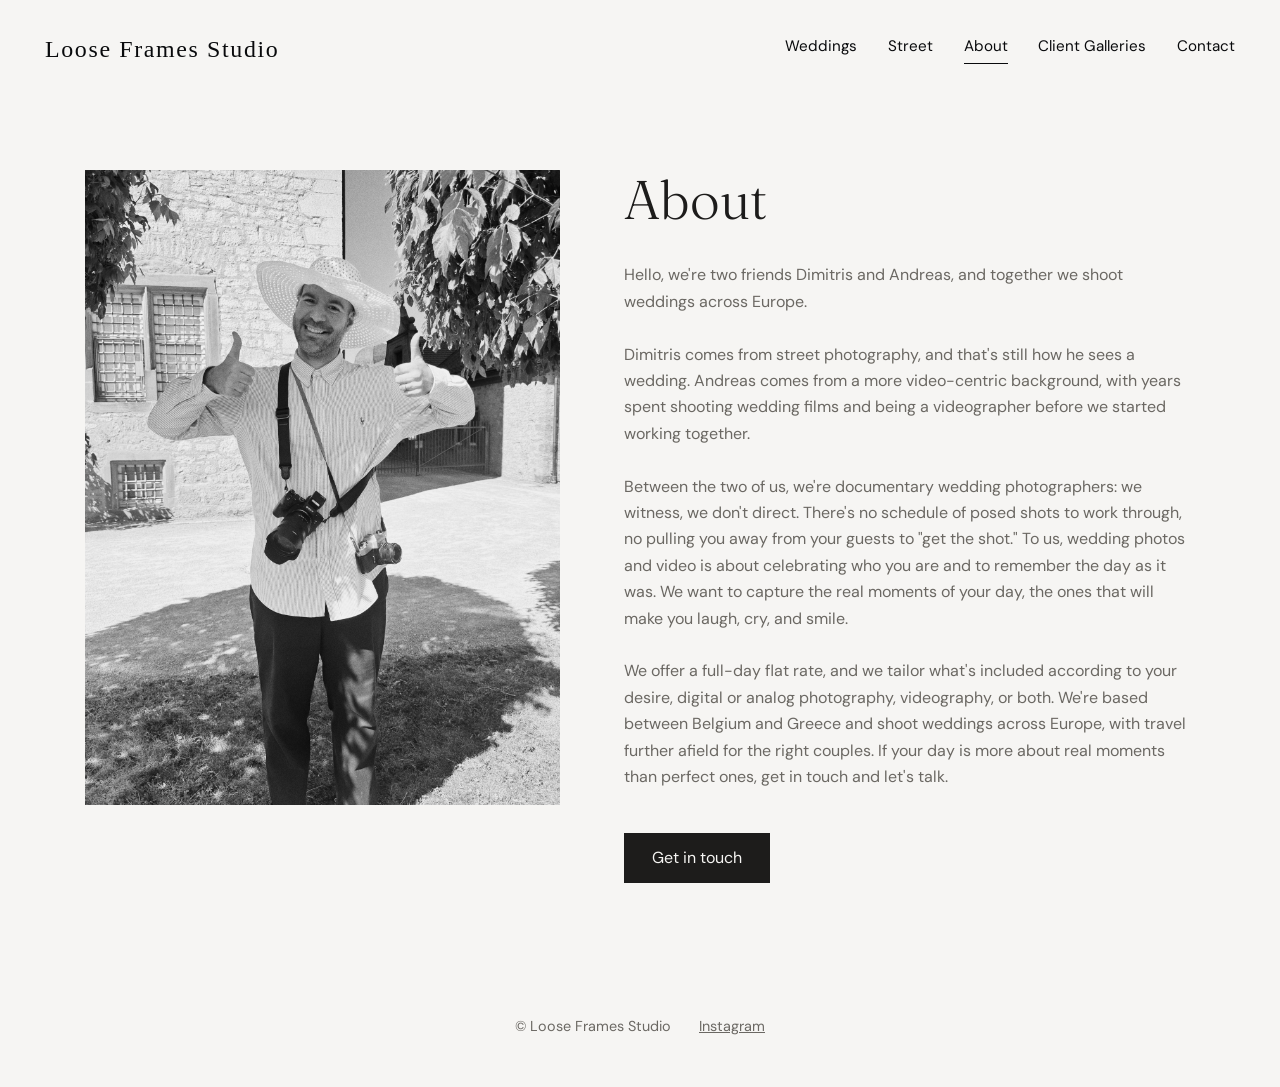
==== about.html @ f5b64468 "Initial site" ====
<!doctype html>
<html lang="en"><head><meta charset="utf-8">
<meta name="viewport" content="width=device-width,initial-scale=1">
<title>About | Loose Frames Studio</title>
<meta name="description" content="Wedding and street photographer. Replace this description.">
<link rel="preconnect" href="https://fonts.googleapis.com"><link rel="preconnect" href="https://fonts.gstatic.com" crossorigin>
<link href="https://fonts.googleapis.com/css2?family=Fraunces:opsz,wght@9..144,300;9..144,400&family=DM+Sans:wght@400;500&display=swap" rel="stylesheet">
<link rel="stylesheet" href="style.css"></head>
<body>
<header class="site-header">
<a class="logo" href="index.html"><img src="images/logo.svg" alt="Loose Frames Studio — home"></a>
<button class="menu-btn" aria-expanded="false" aria-controls="nav">Menu</button>
<nav id="nav"><a href="index.html">Weddings</a><a href="street.html">Street</a><a href="about.html" aria-current="page">About</a><a href="galleries.html">Client Galleries</a><a href="contact.html">Contact</a></nav>
</header>
<main><section class="text-page"><img class="about-img" src="images/me.jpeg" alt="Photographer portrait" width="1499" height="2000">
<div><h1>About</h1><p>
    Hello, we're two friends Dimitris and Andreas, and together we shoot weddings across Europe.
    <br><br>
    Dimitris comes from street photography, and that's still how he sees a wedding. Andreas comes from a more video-centric background, with years spent shooting wedding films and being a videographer before we started working together.
    <br><br>
    Between the two of us, we're documentary wedding photographers: we witness, we don't direct. There's no schedule of posed shots to work through, no pulling you away from your guests to "get the shot." To us, wedding photos and video is about celebrating who you are and to remember the day as it was. We want to capture the real moments of your day, the ones that will make you laugh, cry, and smile.
    <br><br>
    We offer a full-day flat rate, and we tailor what's included according to your desire, digital or analog photography, videography, or both. We're based between Belgium and Greece and shoot weddings across Europe, with travel further afield for the right couples. If your day is more about real moments than perfect ones, get in touch and let's talk.
    <br><br>
</p><p><a class="btn" href="contact.html">Get in touch</a></p></div></section></main>
<footer class="site-footer"><span>© Loose Frames Studio</span><a href="https://www.instagram.com/tzasleas_snaps/" target="_blank" rel="noopener">Instagram</a></footer>
<script src="main.js"></script></body></html>
---- style.css ----
:root{--bg:#f6f5f3;--ink:#1d1c1b;--muted:#6b6863;--gap:clamp(10px,1.4vw,20px);--pad:clamp(20px,3.5vw,48px)}
@media (prefers-color-scheme:dark){:root{--bg:#141413;--ink:#efedea;--muted:#a09c96}}
*{box-sizing:border-box}
html{scroll-behavior:smooth}
body{margin:0;min-height:100svh;display:flex;flex-direction:column;background:var(--bg);color:var(--ink);font:400 1rem/1.65 "DM Sans",system-ui,sans-serif}
main{flex:1 0 auto}
.site-footer{flex-shrink:0;margin-top:auto}
img{display:block;max-width:100%;height:auto}
a{color:inherit}
:focus-visible{outline:2px solid currentColor;outline-offset:3px}

/* Fixed, transparent header. difference blend keeps white text readable on light and dark photos */
.site-header{position:fixed;inset:0 0 auto 0;z-index:20;display:flex;justify-content:space-between;align-items:center;
  padding:var(--pad);padding-block:clamp(14px,2vw,26px);color:#fff;mix-blend-mode:difference;pointer-events:none}
.site-header>*{pointer-events:auto}
.logo img{height:clamp(30px,3.4vw,44px);width:auto}
nav{display:flex;gap:clamp(16px,2.4vw,36px);font-size:.95rem}
nav a{text-decoration:none;padding:4px 0;border-bottom:1px solid transparent}
nav a:hover,nav a[aria-current=page]{border-bottom-color:currentColor}
.menu-btn{display:none;background:none;border:0;color:inherit;font:inherit;cursor:pointer}

.hero{position:relative;height:100svh;min-height:420px;overflow:hidden;background:#222}
.hero img{width:100%;height:100%;object-fit:cover;animation:hero-in 1.6s ease-out both}
.hero-line{position:absolute;left:var(--pad);bottom:var(--pad);margin:0;color:#fff;
  font:300 clamp(1.6rem,4vw,3rem)/1.1 Fraunces,Georgia,serif;text-shadow:0 1px 18px rgba(0,0,0,.35);max-width:14ch}
@keyframes hero-in{from{opacity:0;transform:scale(1.03)}to{opacity:1;transform:none}}

.gallery{columns:3;column-gap:var(--gap);padding:var(--gap)}
.shot{display:block;margin:0 0 var(--gap);break-inside:avoid;cursor:zoom-in;overflow:hidden;background:#ddd}
.shot img{width:100%;transition:transform .5s ease}
.shot:hover img{transform:scale(1.02)}

/* Weddings: 4 columns, even gaps. Landscape cells are 4:3; portraits span 2 rows.
   Row height uses cqw (not %) so it tracks column width — % rows were resolving
   against container height and producing a tall, heavily cropped frame. */
.gallery-wedding{
  columns:unset;column-gap:unset;
  container-type:inline-size;
  display:grid;
  grid-template-columns:repeat(4,minmax(0,1fr));
  gap:var(--gap);
  padding:var(--gap);
  grid-auto-rows:calc((100cqw - 3 * var(--gap)) / 4 * 3 / 4);
}
.gallery-wedding .shot{margin:0;width:100%;height:100%;min-height:0;background:#ddd;overflow:hidden}
.gallery-wedding .shot img{width:100%;height:100%;object-fit:cover;object-position:center}

/* Street: 4 columns × 5 rows (20 images), 4:3 cells, even gaps */
.gallery-street{
  columns:unset;column-gap:unset;
  display:grid;
  grid-template-columns:repeat(4,minmax(0,1fr));
  gap:var(--gap);
  padding:var(--gap);
  padding-top:clamp(72px,10vw,110px);
}
.gallery-street .shot{margin:0;width:100%;aspect-ratio:4/3;background:#ddd;overflow:hidden}
.gallery-street .shot img{width:100%;height:100%;object-fit:cover;object-position:center}

.page-cta{display:flex;justify-content:center;padding:clamp(48px,8vw,96px) var(--pad) clamp(24px,4vw,48px)}
.page-cta a{
  font:300 clamp(1.4rem,3vw,2rem)/1 Fraunces,Georgia,serif;
  letter-spacing:.12em;text-decoration:none;border-bottom:1px solid currentColor;padding-bottom:4px
}
.page-cta a:hover{opacity:.7}

.text-page{display:grid;grid-template-columns:minmax(0,5fr) minmax(0,6fr);gap:clamp(24px,5vw,80px);
  padding:clamp(110px,14vw,170px) var(--pad) 80px;max-width:1200px;margin:auto;align-items:start}
.text-page.narrow{grid-template-columns:minmax(0,640px);justify-content:center}
h1{font:300 clamp(2rem,4.5vw,3.4rem)/1.1 Fraunces,Georgia,serif;margin:0 0 .6em}
.text-page p{max-width:60ch;color:var(--muted)}
form{display:grid;gap:18px;margin-top:28px}
label{display:grid;gap:6px;font-size:.9rem;color:var(--muted)}
input,textarea{font:inherit;color:var(--ink);background:transparent;border:0;border-bottom:1px solid var(--muted);padding:8px 0;border-radius:0}
input:focus,textarea:focus{outline:0;border-bottom-color:var(--ink)}
.btn{display:inline-block;font:inherit;color:var(--bg);background:var(--ink);border:0;padding:12px 28px;text-decoration:none;cursor:pointer;justify-self:start}
.btn:hover{opacity:.85}

.site-footer{display:flex;gap:28px;flex-wrap:wrap;justify-content:center;padding:36px var(--pad) 48px;font-size:.9rem;color:var(--muted)}

.lightbox{border:0;padding:0;background:rgba(10,10,10,.94);width:100vw;height:100vh;max-width:none;max-height:none;color:#fff}
.lightbox::backdrop{background:#000}
.lightbox[open]{display:grid;place-items:center}
.lightbox img{max-width:92vw;max-height:88vh;object-fit:contain}
.lightbox button{position:absolute;background:none;border:0;color:#fff;font:inherit;cursor:pointer;padding:16px}
.lb-close{top:8px;right:12px}
.lb-prev,.lb-next{top:50%;transform:translateY(-50%);font-size:2.4rem;line-height:1}
.lb-prev{left:8px}.lb-next{right:8px}

@media(max-width:900px){
  .gallery{columns:2}
  .gallery-wedding{
    grid-template-columns:repeat(2,minmax(0,1fr));
    grid-auto-rows:calc((100cqw - var(--gap)) / 2 * 3 / 4);
  }
  .gallery-wedding .shot[style]{grid-column:auto!important;grid-row:auto!important}
  .gallery-wedding .landscape{grid-row:span 1}
  .gallery-wedding .portrait{grid-row:span 2}
  .gallery-street{grid-template-columns:repeat(2,minmax(0,1fr))}
  .text-page{grid-template-columns:1fr}
}
@media(max-width:640px){
  .gallery{columns:1}
  .gallery-wedding{
    grid-template-columns:1fr;
    grid-auto-rows:auto;
  }
  .gallery-wedding .shot[style]{grid-column:auto!important;grid-row:auto!important}
  .gallery-wedding .landscape{grid-row:auto;aspect-ratio:4/3;height:auto}
  .gallery-wedding .portrait{grid-row:auto;aspect-ratio:3/4;height:auto}
  .gallery-wedding .shot img{object-fit:cover}
  .gallery-street{grid-template-columns:1fr}
  .menu-btn{display:block}
  nav{display:none;position:fixed;inset:0;background:#fff;flex-direction:column;justify-content:center;align-items:center;gap:22px;font-size:1.4rem;color:#000;mix-blend-mode:normal}
  nav.open{display:flex}
  .site-header:has(nav.open){mix-blend-mode:normal;color:#000}
  .site-header:has(nav.open) .logo{visibility:hidden}
  .site-header:has(nav.open) .menu-btn{position:relative;z-index:2}
}
@media(prefers-reduced-motion:reduce){*{animation:none!important;transition:none!important}html{scroll-behavior:auto}}
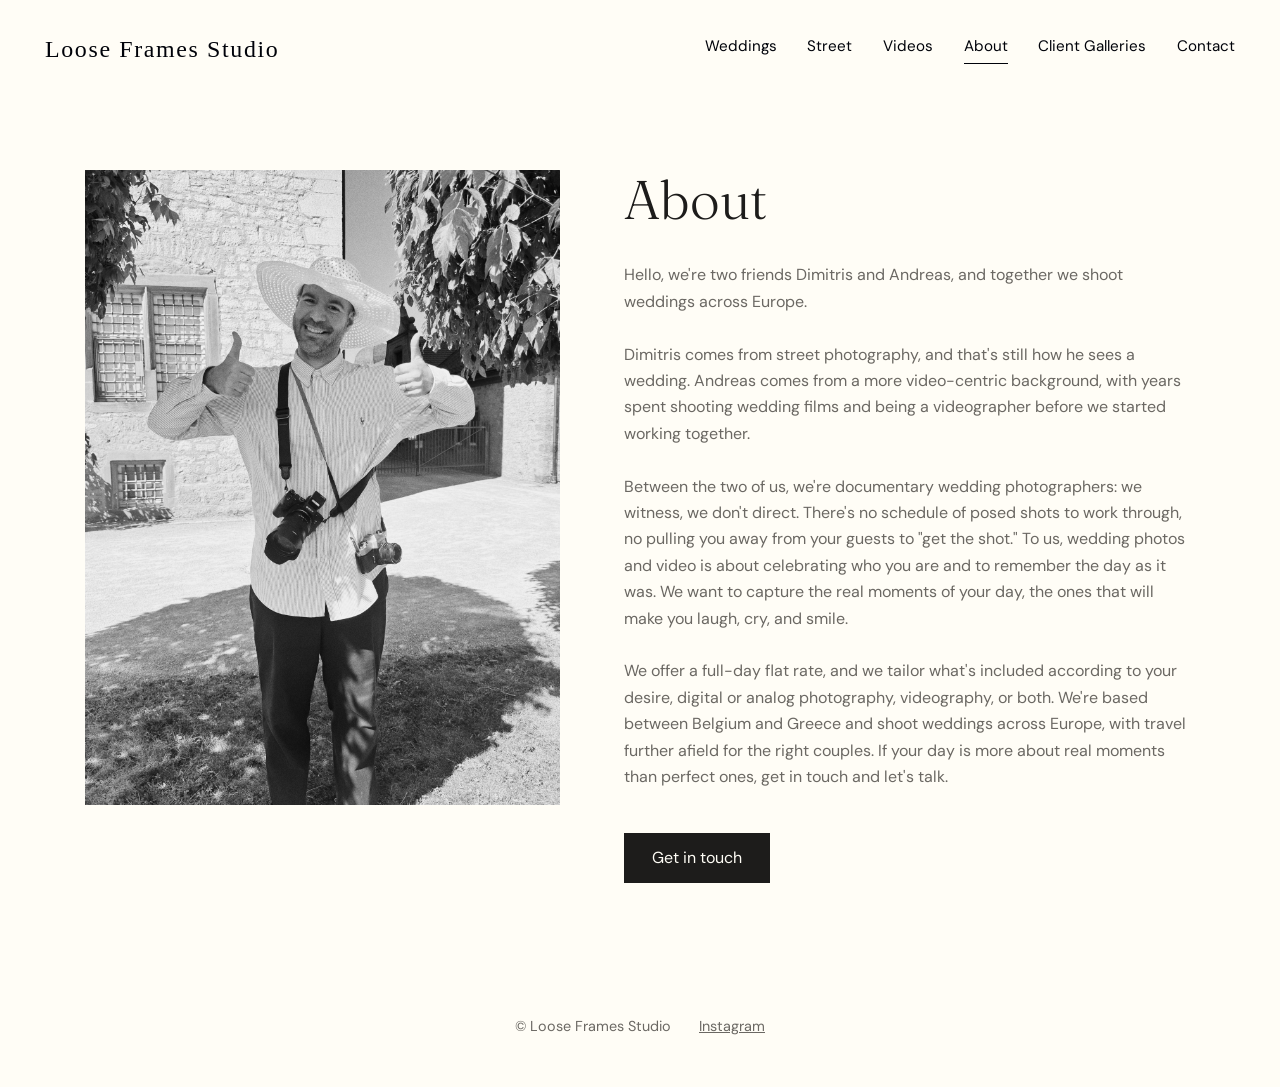
==== commit ec49503a: "photo switch / add videos page / fix backfrnd" ====
--- a/about.html
+++ b/about.html
@@ -10,7 +10,7 @@
 <header class="site-header">
 <a class="logo" href="index.html"><img src="images/logo.svg" alt="Loose Frames Studio — home"></a>
 <button class="menu-btn" aria-expanded="false" aria-controls="nav">Menu</button>
-<nav id="nav"><a href="index.html">Weddings</a><a href="street.html">Street</a><a href="about.html" aria-current="page">About</a><a href="galleries.html">Client Galleries</a><a href="contact.html">Contact</a></nav>
+<nav id="nav"><a href="index.html">Weddings</a><a href="street.html">Street</a><a href="videos.html">Videos</a><a href="about.html" aria-current="page">About</a><a href="galleries.html">Client Galleries</a><a href="contact.html">Contact</a></nav>
 </header>
 <main><section class="text-page"><img class="about-img" src="images/me.jpeg" alt="Photographer portrait" width="1499" height="2000">
 <div><h1>About</h1><p>
--- a/style.css
+++ b/style.css
@@ -1,5 +1,4 @@
-:root{--bg:#f6f5f3;--ink:#1d1c1b;--muted:#6b6863;--gap:clamp(10px,1.4vw,20px);--pad:clamp(20px,3.5vw,48px)}
-@media (prefers-color-scheme:dark){:root{--bg:#141413;--ink:#efedea;--muted:#a09c96}}
+:root{--bg:#fffdf6;--ink:#1d1c1b;--muted:#6b6863;--gap:clamp(10px,1.4vw,20px);--pad:clamp(20px,3.5vw,48px)}
 *{box-sizing:border-box}
 html{scroll-behavior:smooth}
 body{margin:0;min-height:100svh;display:flex;flex-direction:column;background:var(--bg);color:var(--ink);font:400 1rem/1.65 "DM Sans",system-ui,sans-serif}
@@ -64,6 +63,11 @@
 }
 .page-cta a:hover{opacity:.7}
 
+.video-page{padding:clamp(110px,14vw,170px) var(--pad) 80px;max-width:1100px;margin:auto}
+.video-page h1{margin-bottom:1em}
+.video-embed{position:relative;width:100%;aspect-ratio:16/9;background:#111;overflow:hidden}
+.video-embed iframe{position:absolute;inset:0;width:100%;height:100%;border:0}
+
 .text-page{display:grid;grid-template-columns:minmax(0,5fr) minmax(0,6fr);gap:clamp(24px,5vw,80px);
   padding:clamp(110px,14vw,170px) var(--pad) 80px;max-width:1200px;margin:auto;align-items:start}
 .text-page.narrow{grid-template-columns:minmax(0,640px);justify-content:center}
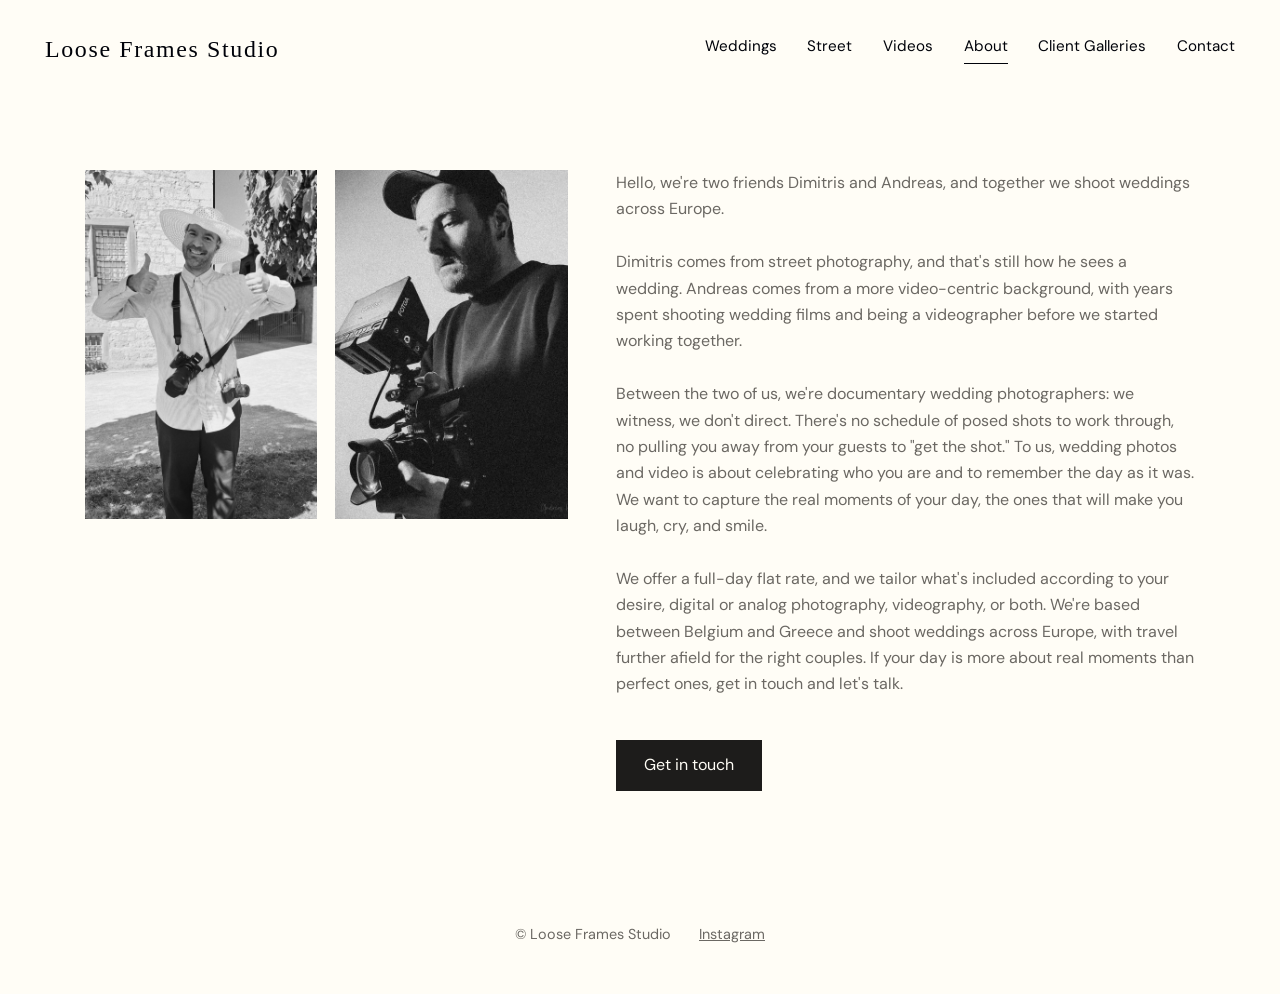
==== commit d15d866c: "fixes" ====
--- a/about.html
+++ b/about.html
@@ -1,8 +1,13 @@
 <!doctype html>
 <html lang="en"><head><meta charset="utf-8">
 <meta name="viewport" content="width=device-width,initial-scale=1">
-<title>About | Loose Frames Studio</title>
-<meta name="description" content="Wedding and street photographer. Replace this description.">
+<title>About Dimitris &amp; Andreas | Loose Frame Studio</title>
+<meta name="description" content="Meet Dimitris and Andreas of Loose Frame Studio — documentary wedding photographers based between Ghent and Thessaloniki.">
+<meta property="og:title" content="About Dimitris &amp; Andreas | Loose Frame Studio">
+<meta property="og:description" content="Documentary wedding photographers based between Ghent and Thessaloniki.">
+<meta property="og:image" content="https://looseframestudio.com/images/og-cover.jpg">
+<meta property="og:url" content="https://looseframestudio.com/about.html">
+<meta property="og:type" content="website">
 <link rel="preconnect" href="https://fonts.googleapis.com"><link rel="preconnect" href="https://fonts.gstatic.com" crossorigin>
 <link href="https://fonts.googleapis.com/css2?family=Fraunces:opsz,wght@9..144,300;9..144,400&family=DM+Sans:wght@400;500&display=swap" rel="stylesheet">
 <link rel="stylesheet" href="style.css"></head>
@@ -12,8 +17,13 @@
 <button class="menu-btn" aria-expanded="false" aria-controls="nav">Menu</button>
 <nav id="nav"><a href="index.html">Weddings</a><a href="street.html">Street</a><a href="videos.html">Videos</a><a href="about.html" aria-current="page">About</a><a href="galleries.html">Client Galleries</a><a href="contact.html">Contact</a></nav>
 </header>
-<main><section class="text-page"><img class="about-img" src="images/me.jpeg" alt="Photographer portrait" width="1499" height="2000">
-<div><h1>About</h1><p>
+<main><section class="about-page">
+<div class="about-split">
+<div class="about-portraits" aria-label="Loose Frame Studio photographers">
+<img src="images/dimi.jpeg" alt="Dimitris, documentary wedding photographer" width="999" height="1500">
+<img src="images/andy.jpeg" alt="Andreas, wedding filmmaker and photographer" width="1000" height="1500">
+</div>
+<div class="about-body"><p>
     Hello, we're two friends Dimitris and Andreas, and together we shoot weddings across Europe.
     <br><br>
     Dimitris comes from street photography, and that's still how he sees a wedding. Andreas comes from a more video-centric background, with years spent shooting wedding films and being a videographer before we started working together.
@@ -22,6 +32,8 @@
     <br><br>
     We offer a full-day flat rate, and we tailor what's included according to your desire, digital or analog photography, videography, or both. We're based between Belgium and Greece and shoot weddings across Europe, with travel further afield for the right couples. If your day is more about real moments than perfect ones, get in touch and let's talk.
     <br><br>
-</p><p><a class="btn" href="contact.html">Get in touch</a></p></div></section></main>
+</p><p><a class="btn" href="contact.html">Get in touch</a></p></div>
+</div>
+</section></main>
 <footer class="site-footer"><span>© Loose Frames Studio</span><a href="https://www.instagram.com/tzasleas_snaps/" target="_blank" rel="noopener">Instagram</a></footer>
 <script src="main.js"></script></body></html>
--- a/style.css
+++ b/style.css
@@ -71,6 +71,12 @@
 .text-page{display:grid;grid-template-columns:minmax(0,5fr) minmax(0,6fr);gap:clamp(24px,5vw,80px);
   padding:clamp(110px,14vw,170px) var(--pad) 80px;max-width:1200px;margin:auto;align-items:start}
 .text-page.narrow{grid-template-columns:minmax(0,640px);justify-content:center}
+.about-page{padding:clamp(110px,14vw,170px) var(--pad) 80px;max-width:1200px;margin:auto}
+.about-page h1{margin:0 0 clamp(20px,3vw,32px)}
+.about-split{display:grid;grid-template-columns:minmax(0,5fr) minmax(0,6fr);gap:clamp(24px,4vw,48px);align-items:start}
+.about-portraits{display:grid;grid-template-columns:1fr 1fr;gap:var(--gap)}
+.about-portraits img{width:100%;height:auto;aspect-ratio:2/3;object-fit:cover}
+.about-body p{max-width:60ch;color:var(--muted);margin:0 0 1em}
 h1{font:300 clamp(2rem,4.5vw,3.4rem)/1.1 Fraunces,Georgia,serif;margin:0 0 .6em}
 .text-page p{max-width:60ch;color:var(--muted)}
 form{display:grid;gap:18px;margin-top:28px}
@@ -102,6 +108,7 @@
   .gallery-wedding .portrait{grid-row:span 2}
   .gallery-street{grid-template-columns:repeat(2,minmax(0,1fr))}
   .text-page{grid-template-columns:1fr}
+  .about-split{grid-template-columns:1fr;gap:clamp(20px,4vw,32px)}
 }
 @media(max-width:640px){
   .gallery{columns:1}
